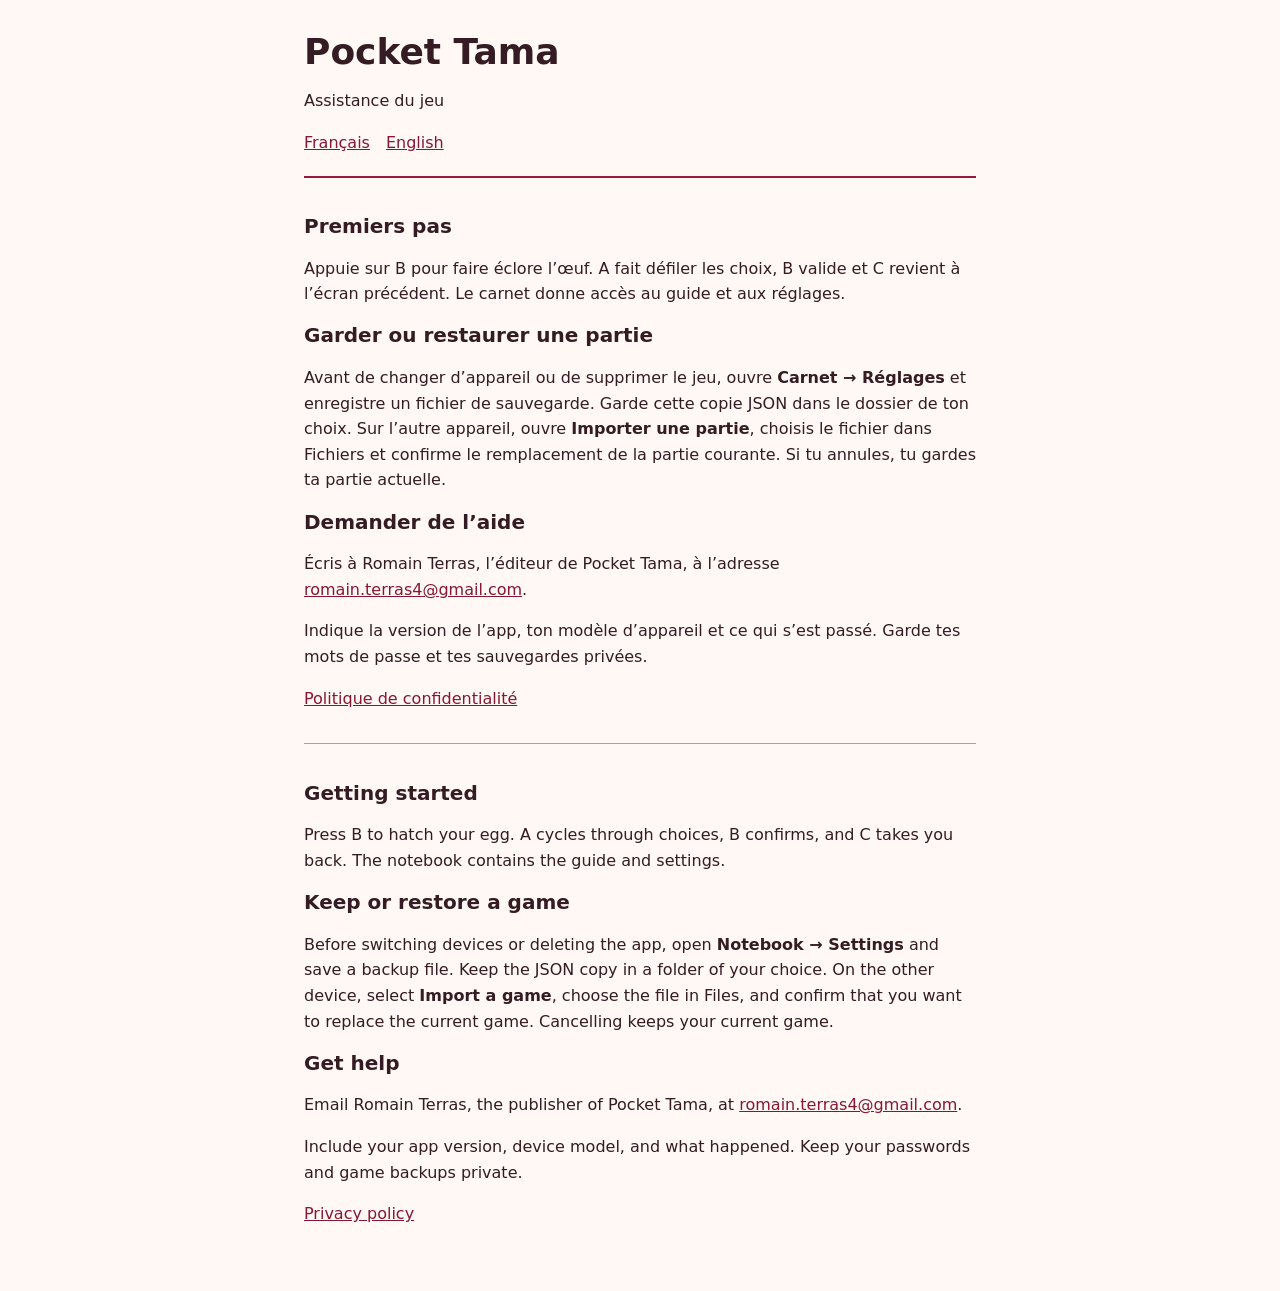
==== index.html @ eb521ed0 "Publish Pocket Tama support and privacy pages" ====
<!doctype html>
<html lang="fr">
<head>
  <meta charset="utf-8">
  <meta name="viewport" content="width=device-width, initial-scale=1">
  <meta name="referrer" content="no-referrer">
  <title>Assistance · Pocket Tama</title>
  <link rel="stylesheet" href="style.css">
</head>
<body>
  <main>
    <header>
      <h1>Pocket Tama</h1>
      <p>Assistance du jeu</p>
      <nav aria-label="Langue">
        <a href="#aide">Français</a>
        <a href="#support" lang="en">English</a>
      </nav>
    </header>
    <section id="aide">
      <h2>Premiers pas</h2>
      <p>Appuie sur B pour faire éclore l’œuf. A fait défiler les choix, B valide et C revient à l’écran précédent. Le carnet donne accès au guide et aux réglages.</p>
      <h2>Garder ou restaurer une partie</h2>
      <p>Avant de changer d’appareil ou de supprimer le jeu, ouvre <strong>Carnet → Réglages</strong> et enregistre un fichier de sauvegarde. Garde cette copie JSON dans le dossier de ton choix. Sur l’autre appareil, ouvre <strong>Importer une partie</strong>, choisis le fichier dans Fichiers et confirme le remplacement de la partie courante. Si tu annules, tu gardes ta partie actuelle.</p>
      <h2>Demander de l’aide</h2>
      <p>Écris à Romain Terras, l’éditeur de Pocket Tama, à l’adresse <a href="mailto:romain.terras4@gmail.com?subject=Pocket%20Tama">romain.terras4@gmail.com</a>.</p>
      <p>Indique la version de l’app, ton modèle d’appareil et ce qui s’est passé. Garde tes mots de passe et tes sauvegardes privées.</p>
      <p><a href="privacy.html">Politique de confidentialité</a></p>
    </section>
    <section id="support" lang="en">
      <h2>Getting started</h2>
      <p>Press B to hatch your egg. A cycles through choices, B confirms, and C takes you back. The notebook contains the guide and settings.</p>
      <h2>Keep or restore a game</h2>
      <p>Before switching devices or deleting the app, open <strong>Notebook → Settings</strong> and save a backup file. Keep the JSON copy in a folder of your choice. On the other device, select <strong>Import a game</strong>, choose the file in Files, and confirm that you want to replace the current game. Cancelling keeps your current game.</p>
      <h2>Get help</h2>
      <p>Email Romain Terras, the publisher of Pocket Tama, at <a href="mailto:romain.terras4@gmail.com?subject=Pocket%20Tama">romain.terras4@gmail.com</a>.</p>
      <p>Include your app version, device model, and what happened. Keep your passwords and game backups private.</p>
      <p><a href="privacy.html#english">Privacy policy</a></p>
    </section>
  </main>
</body>
</html>
---- style.css ----
:root {
  color-scheme: light;
  font: 100% / 1.6 system-ui, sans-serif;
  background: #fff8f4;
  color: #341b24;
}

body { margin: 0; }
main { max-width: 42rem; padding: 2rem 1.25rem 3rem; margin: 0 auto; }
header { border-bottom: 2px solid #981d3b; padding-bottom: 1.25rem; }
h1 { margin: 0; font-size: 2.25rem; line-height: 1.12; }
h2 { font-size: 1.25rem; line-height: 1.25; }
a { color: #861732; }
nav { display: flex; gap: 1rem; flex-wrap: wrap; }
section { padding-top: 1.25rem; overflow-wrap: anywhere; }
section + section { border-top: 1px solid #bc9aa5; margin-top: 2rem; }
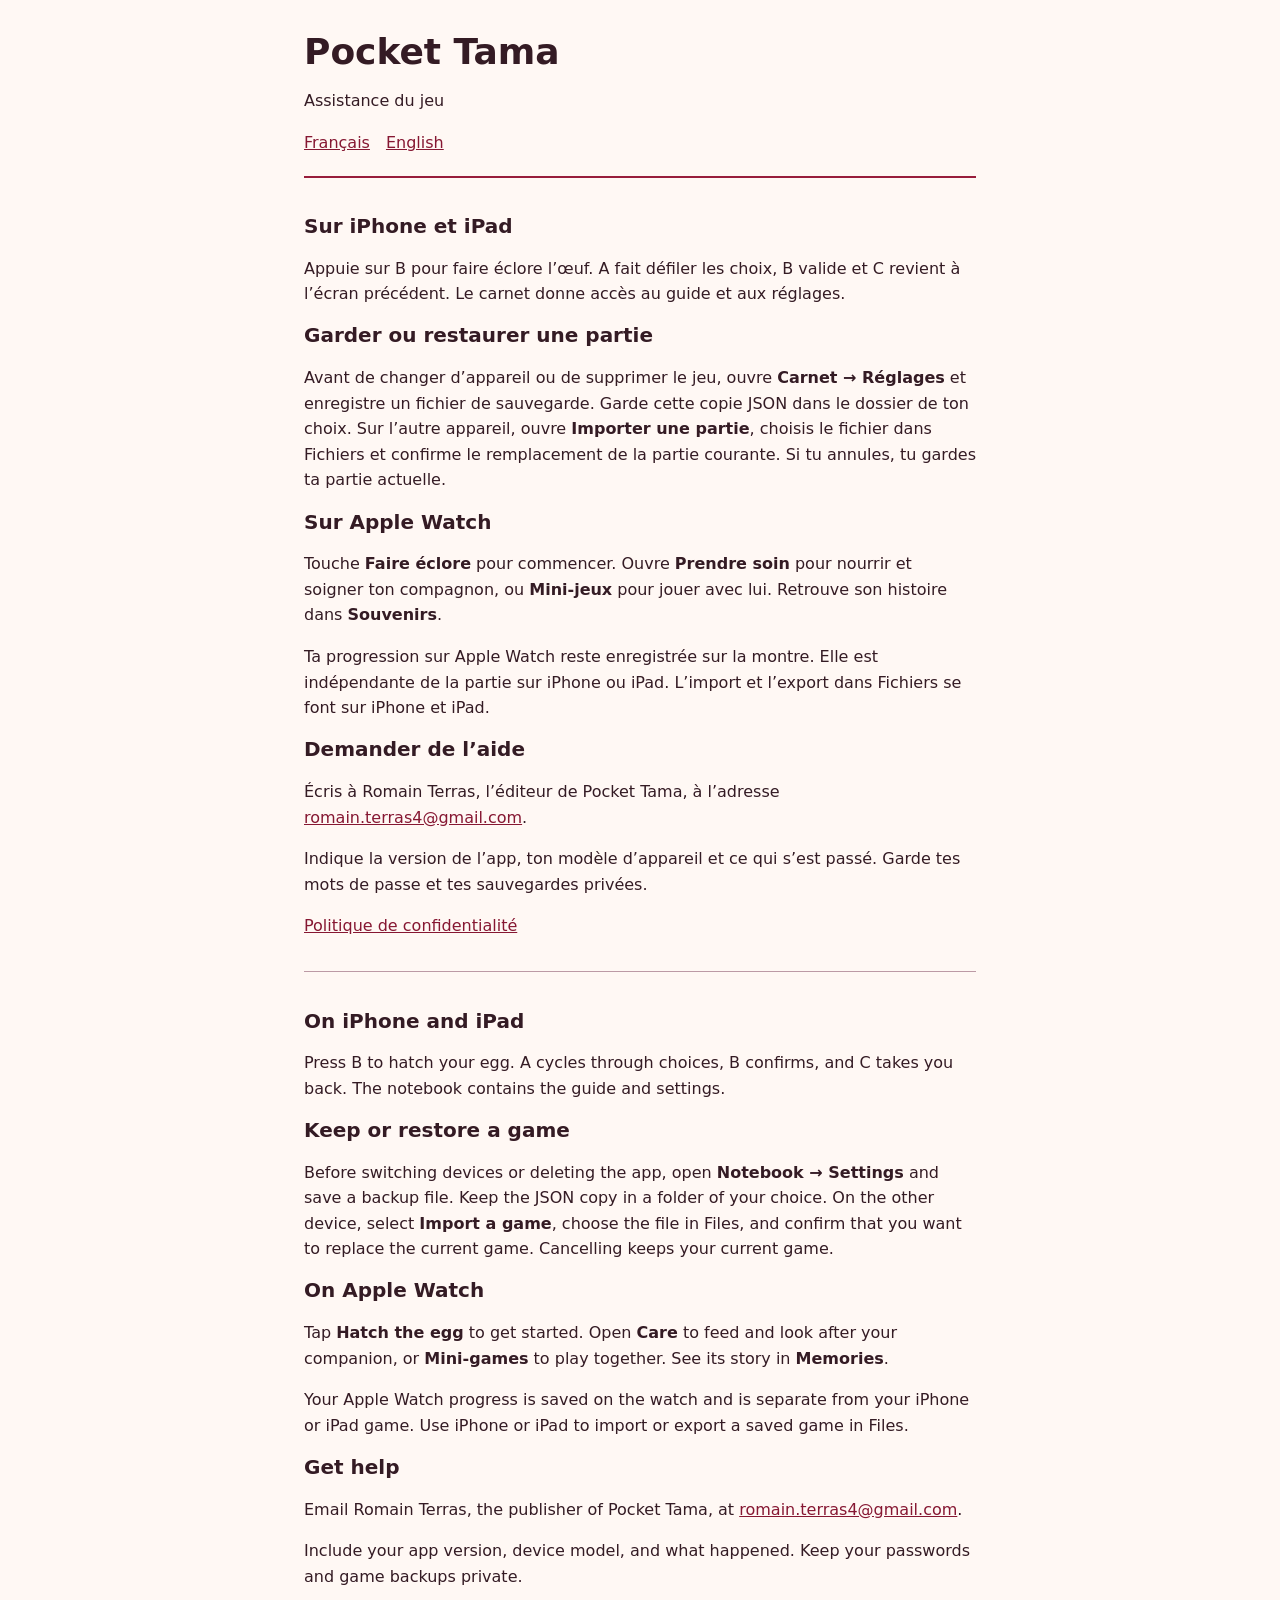
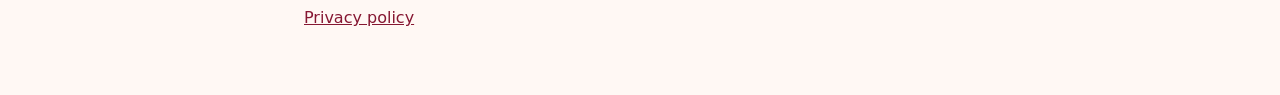
==== commit f543fb0d: "Document Apple Watch controls and local saves" ====
--- a/index.html
+++ b/index.html
@@ -18,20 +18,26 @@
       </nav>
     </header>
     <section id="aide">
-      <h2>Premiers pas</h2>
+      <h2>Sur iPhone et iPad</h2>
       <p>Appuie sur B pour faire éclore l’œuf. A fait défiler les choix, B valide et C revient à l’écran précédent. Le carnet donne accès au guide et aux réglages.</p>
       <h2>Garder ou restaurer une partie</h2>
       <p>Avant de changer d’appareil ou de supprimer le jeu, ouvre <strong>Carnet → Réglages</strong> et enregistre un fichier de sauvegarde. Garde cette copie JSON dans le dossier de ton choix. Sur l’autre appareil, ouvre <strong>Importer une partie</strong>, choisis le fichier dans Fichiers et confirme le remplacement de la partie courante. Si tu annules, tu gardes ta partie actuelle.</p>
+      <h2>Sur Apple Watch</h2>
+      <p>Touche <strong>Faire éclore</strong> pour commencer. Ouvre <strong>Prendre soin</strong> pour nourrir et soigner ton compagnon, ou <strong>Mini-jeux</strong> pour jouer avec lui. Retrouve son histoire dans <strong>Souvenirs</strong>.</p>
+      <p>Ta progression sur Apple Watch reste enregistrée sur la montre. Elle est indépendante de la partie sur iPhone ou iPad. L’import et l’export dans Fichiers se font sur iPhone et iPad.</p>
       <h2>Demander de l’aide</h2>
       <p>Écris à Romain Terras, l’éditeur de Pocket Tama, à l’adresse <a href="mailto:romain.terras4@gmail.com?subject=Pocket%20Tama">romain.terras4@gmail.com</a>.</p>
       <p>Indique la version de l’app, ton modèle d’appareil et ce qui s’est passé. Garde tes mots de passe et tes sauvegardes privées.</p>
       <p><a href="privacy.html">Politique de confidentialité</a></p>
     </section>
     <section id="support" lang="en">
-      <h2>Getting started</h2>
+      <h2>On iPhone and iPad</h2>
       <p>Press B to hatch your egg. A cycles through choices, B confirms, and C takes you back. The notebook contains the guide and settings.</p>
       <h2>Keep or restore a game</h2>
       <p>Before switching devices or deleting the app, open <strong>Notebook → Settings</strong> and save a backup file. Keep the JSON copy in a folder of your choice. On the other device, select <strong>Import a game</strong>, choose the file in Files, and confirm that you want to replace the current game. Cancelling keeps your current game.</p>
+      <h2>On Apple Watch</h2>
+      <p>Tap <strong>Hatch the egg</strong> to get started. Open <strong>Care</strong> to feed and look after your companion, or <strong>Mini-games</strong> to play together. See its story in <strong>Memories</strong>.</p>
+      <p>Your Apple Watch progress is saved on the watch and is separate from your iPhone or iPad game. Use iPhone or iPad to import or export a saved game in Files.</p>
       <h2>Get help</h2>
       <p>Email Romain Terras, the publisher of Pocket Tama, at <a href="mailto:romain.terras4@gmail.com?subject=Pocket%20Tama">romain.terras4@gmail.com</a>.</p>
       <p>Include your app version, device model, and what happened. Keep your passwords and game backups private.</p>
